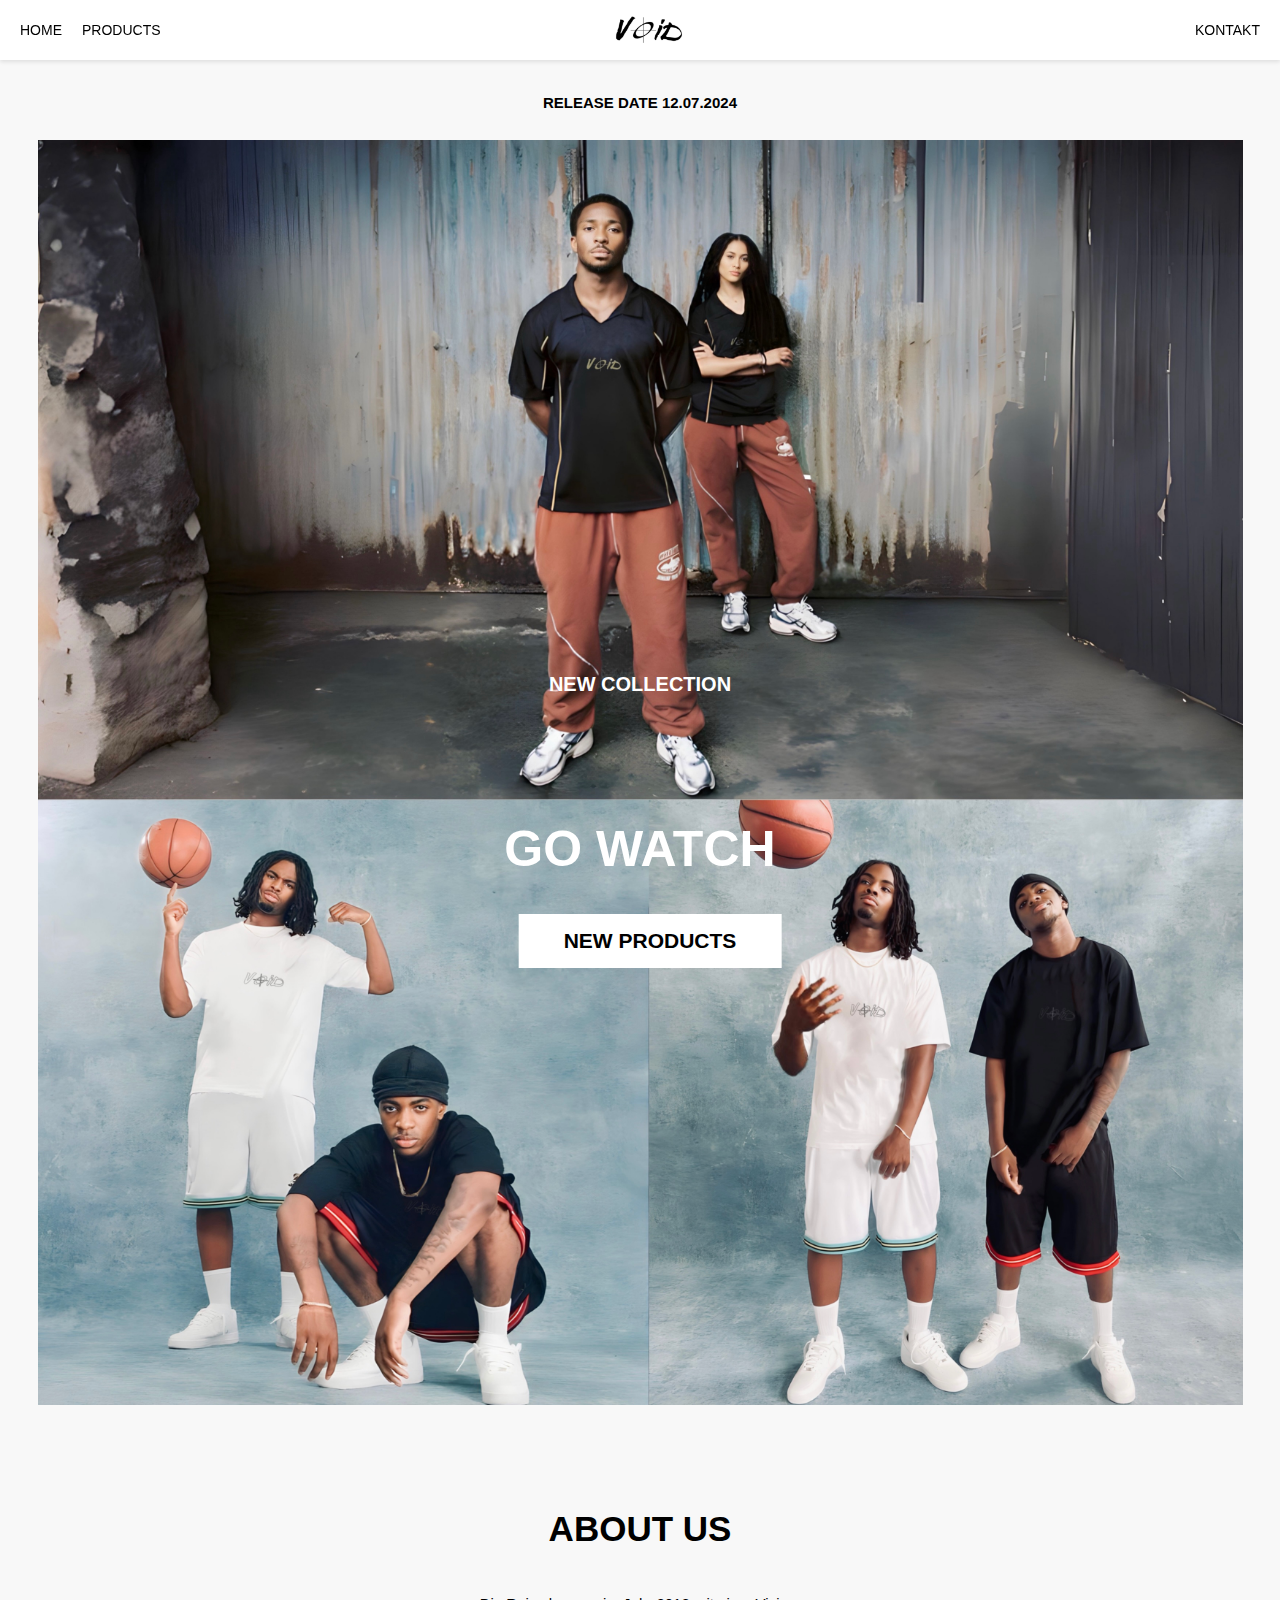
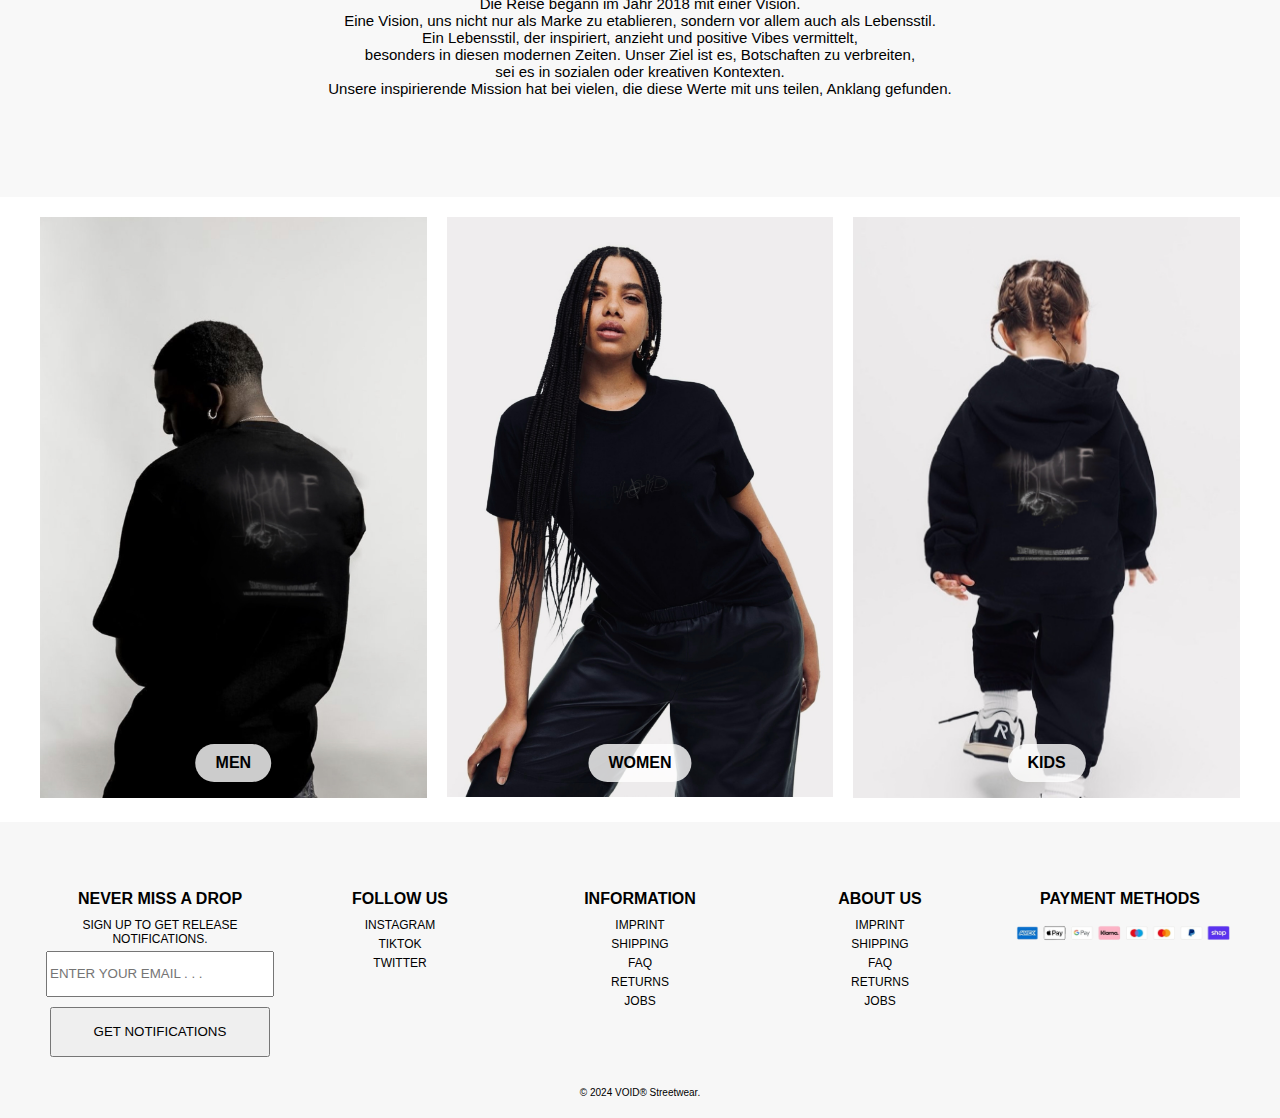
==== index.html @ b2a7954b "5" ====
<!DOCTYPE html>
<html lang="de">
<head>
    <meta charset="UTF-8">
    <meta name="viewport" content="width=device-width, initial-scale=1.0">
    <title>VOID</title>
    <link rel="icon" href="VOID122/html/bilder/VOIDLOGOBAR.jpg" type="image/x-icon">
    <link rel="stylesheet" href="https://cdnjs.cloudflare.com/ajax/libs/font-awesome/6.5.1/css/all.min.css" integrity="sha512-DTOQO9RWCH3ppGqcWaEA1BIZOC6xxalwEsw9c2QQeAIftl+Vegovlnee1c9QX4TctnWMn13TZye+giMm8e2LwA==" crossorigin="anonymous" referrerpolicy="no-referrer" />
    <link rel="stylesheet" href="VOID122/html/css/Homepage.css">
    <script>
        function setCategory(category) {
            localStorage.setItem('selectedCategory', category);
        }
    </script>
</head>
<body>
    <header>
        <section class="Navigation">
            <nav>
                <div class="nav-left">
                    <a href="VOID122/html/index.html">HOME</a>
                    <a href="VOID122/html/Produkt.html" onclick="setCategory('all');">PRODUCTS</a>
                </div>
                <div class="nav-center">
                    <img class="Logo" src="VOID122/html/bilder/VOIDLOGO.png" alt="VOID Logo">
                </div>
                <div class="nav-right">
                    <a href="VOID122/html/Kontakt.html">KONTAKT</a>
                </div>
            </nav>
        </section>
        <h1>RELEASE DATE 12.07.2024</h1>
    </header>
    
    <main>
        <section class="MiddleSec">
            <div class="image-container text2">
                <img class="HopePage1" src="VOID122/html/bilder/HompepagePhoto1.png" alt="Homepage Photo">
                <h2>NEW COLLECTION</h2>
                <h3>GO WATCH</h3>
                <button class="Menbutton" type="button" onclick="setCategory('men'); location.href='produkte.html'">NEW PRODUCTS</button>
            </div>
        </section>

        <section class="AboutUs">
            <h4>ABOUT US</h4>
            <p>Die Reise begann im Jahr 2018 mit einer Vision. <br>
            Eine Vision, uns nicht nur als Marke zu etablieren, sondern vor allem auch als Lebensstil. <br>
            Ein Lebensstil, der inspiriert, anzieht und positive Vibes vermittelt, <br> 
            besonders in diesen modernen Zeiten. Unser Ziel ist es, Botschaften zu verbreiten, <br> 
            sei es in sozialen oder kreativen Kontexten. <br>
            Unsere inspirierende Mission hat bei vielen, die diese Werte mit uns teilen, Anklang gefunden.</p>
        </section>

        <section class="EndSec">
            <div class="text3">
                <div class="grid-container">
                    <div class="image-container">
                        <img class="backgroundtshirtpictures" src="VOID122/html/bilder/Tshirtbackground.png" alt="Tshirt">
                        <button class="overlay-button Mannbutton" type="button" onclick="setCategory('men'); location.href='produkte.html'">MEN</button>
                    </div>
                    <div class="image-container">
                        <img class="backgroundtshirtpictures" src="VOID122/html/bilder/Women_Void.png" alt="Women Void">
                        <button class="overlay-button Fraubutton" type="button" onclick="setCategory('women'); location.href='produkte.html'">WOMEN</button>
                    </div>
                    <div class="image-container">
                        <img class="backgroundtshirtpictures" src="VOID122/html/bilder/Kid_Void.png" alt="Kid Void">
                        <button class="overlay-button Kinderbutton" type="button" onclick="setCategory('kids'); location.href='produkte.html'">KIDS</button>
                    </div>
                </div>
            </div>
        </section>
    </main>

    <footer>
        <div class="footer-container">
            <div class="footer-section notification">
                <h6>NEVER MISS A DROP</h6>
                <a>SIGN UP TO GET RELEASE NOTIFICATIONS.</a>
                <form method="POST" action="VOID122/html/php/process_newsletter.php">
                    <input class="Email" type="email" id="mail" name="mail" placeholder="ENTER YOUR EMAIL . . . " required>
                    <input class="Absenden" type="submit" value="GET NOTIFICATIONS">
                </form>
            </div>
            <div class="footer-section follow">
                <h6>FOLLOW US</h6>
                <a href="#">INSTAGRAM</a>
                <a href="#">TIKTOK</a>
                <a href="#">TWITTER</a>
            </div>
            <div class="footer-section information">
                <h6>INFORMATION</h6>
                <a href="#">IMPRINT</a>
                <a href="#">SHIPPING</a>
                <a href="#">FAQ</a>
                <a href="#">RETURNS</a>
                <a href="#">JOBS</a>
            </div>
            <div class="footer-section about-us">
                <h6>ABOUT US</h6>
                <a href="#">IMPRINT</a>
                <a href="#">SHIPPING</a>
                <a href="#">FAQ</a>
                <a href="#">RETURNS</a>
                <a href="#">JOBS</a>
            </div>
            <div class="footer-section payment">
                <h6>PAYMENT METHODS</h6>
                <img src="VOID122/html/bilder/Payments_photo.png" alt="Payment Methods">
            </div>
        </div>
        <p>&copy; 2024 VOID® Streetwear.</p>
    </footer>
</body>
</html>
---- VOID122/html/css/Homepage.css ----
body {
    background-color: rgb(248, 248, 248);
    font-family: Arial, sans-serif;
    margin: 0;
    padding: 0;
    box-sizing: border-box;
    display: flex;
    flex-direction: column;
    min-height: 100vh;
}

main {
    flex: 1;
}

.Navigation {
    background-color: #ffffff;
    position: fixed;
    width: 100%;
    top: 0;
    left: 0;
    z-index: 1000;
    box-shadow: 0 2px 4px rgba(0, 0, 0, 0.1);
}

nav {
    display: flex;
    justify-content: space-between;
    align-items: center;
    padding: 0 20px;
    height: 60px;
}

.nav-left, .nav-right {
    display: flex;
    align-items: center;
    gap: 20px;
}

.nav-center {
    display: flex;
    justify-content: center;
    flex: 1;
}

.nav-left a, .nav-right a {
    font-family: Roboto, sans-serif;
    text-decoration: none;
    color: #000000;
    font-size: 14px;
    position: relative;
}

.nav-left a:hover::after, .nav-right a:hover::after {
    width: 100%;
}

.nav-left a::after, .nav-right a::after {
    content: "";
    display: block;
    height: 2px;
    width: 0;
    background-color: #919191;
    position: absolute;
    bottom: -4px;
    left: 0;
    transition: width 0.3s ease;
}

.Logo {
    height: 45px;
    width: auto;
    margin-left: -60px; 
}

header {
    display: flex;
    justify-content: center;
    align-items: center;
    height: 40px; 
    margin-top: 50px; 
    padding: 0; 
}

h1 {
    font-family: Arial;
    font-size: 15px;
    margin: 0; 
    text-align: center;
    margin-top: 65px;
}

.MiddleSec {
    text-align: center;
    margin-top: 50px;
}

.image-container {
    position: relative;
    text-align: center;
}

.HopePage1 {
    width: 100%;
    max-width: 1205px;
    margin-bottom: 50px;
}

.Menbutton {
    background-color: #ffffff;
    font-family: Roboto, sans-serif;
    border: none;
    padding: 15px 45px;
    font-size: 21px;
    font-weight: bold;
    transition: 0.3s;
    margin: 10px;
    z-index: 1;
    position: absolute;
    top: 60%;
    left: 50%;
    transform: translate(-50%, -50%);
}

.text2 h2 {
    color: #ffffff;
    font-family: Roboto, sans-serif;
    font-size: 20px;
    position: absolute;
    top: 40%;
    left: 50%;
    transform: translate(-50%, -50%);
}

.text2 h3 {
    color: #ffffff;
    font-family: Roboto, sans-serif;
    font-size: 50px;
    position: absolute;
    top: 50%;
    left: 50%;
    transform: translate(-50%, -50%);
}

h4 {
    text-align: center;
    font-family: Roboto, sans-serif;
    font-size: 35px;
    margin-top: 50px;
}

p {
    text-align: center;
    font-family: Roboto, sans-serif;
    font-size: 15px;
    margin: 0 20px;
}

.EndSec {
    margin-top: 100px;
    background-color: rgb(255, 255, 255);
    text-align: center;
    padding: 20px;
}

.text3 {
    display: flex;
    flex-direction: column;
    align-items: center;
}

.grid-container {
    display: grid;
    grid-template-columns: repeat(auto-fit, minmax(320px, 1fr));
    gap: 20px;
    width: 100%;
    max-width: 1200px;
}

.backgroundtshirtpictures {
    width: 100%;
    height: auto;
}

.overlay-button {
    position: absolute;
    bottom: 20px;
    left: 50%;
    transform: translateX(-50%);
    background-color: rgba(255, 255, 255, 0.8);
    border: none;
    padding: 10px 20px;
    font-size: 16px;
    font-weight: bold;
    border-radius: 20px;
    cursor: pointer;
}

.overlay-button:hover {
    background-color: rgba(255, 255, 255, 1);
}

footer {
    background-color: rgb(247, 247, 247);
    padding: 20px;
    text-align: center;
    margin-top: auto;
    width: 100%;
    box-sizing: border-box;
}

.footer-container {
    display: flex;
    flex-wrap: wrap;
    justify-content: space-around;
    margin-bottom: 20px;
    max-width: 1200px;
    margin-left: auto;
    margin-right: auto;
}

.footer-section {
    flex: 1;
    margin: 10px;
    min-width: 200px;
}

.footer-section h6 {
    font-family: Roboto, sans-serif;
    font-size: 16px;
    margin-bottom: 10px;
}

.footer-section a {
    display: block;
    font-family: Roboto, sans-serif;
    font-size: 12px;
    margin: 5px 0;
    text-decoration: none;
    color: #000;
}

.notification form {
    display: flex;
    flex-direction: column;
    align-items: center;
}

.Email {
    height: 40px;
    width: 100%;
    max-width: 240px;
    margin-bottom: 10px;
}

.Absenden {
    height: 50px;
    width: 100%;
    max-width: 248px;
}

.payment img {
    height: auto;
    width: 100%;
    max-width: 300px;
}

footer p {
    font-family: Roboto, sans-serif;
    font-size: 10px;
    color: #000;
}

@media (max-width: 768px) {
    nav {
        flex-wrap: wrap;
        justify-content: space-between;
    }

    .nav-left, .nav-right {
        flex: 1;
        justify-content: center;
    }

    .nav-center {
        order: -1;
    }

    .footer-container {
        flex-direction: column;
        align-items: center;
    }

    .footer-section {
        margin: 20px 0;
    }

    .Email, .Absenden {
        width: 80%;
    }

    .payment img {
        width: 80%;
    }

    .product-details {
        flex-direction: column;
        align-items: center;
    }

    .product-info {
        margin-left: 0;
        margin-top: 20px;
        text-align: center;
    }
}

@media (max-width: 480px) {
    .nav-left, .nav-right {
        gap: 10px;
    }

    .nav-left a, .nav-right a {
        font-size: 12px;
    }

    .nav-center img {
        height: 35px;
    }

    .footer-container {
        flex-direction: column;
        align-items: center;
    }

    .footer-section {
        margin: 20px 0;
    }

    .Email, .Absenden {
        width: 80%;
    }

    .payment img {
        width: 80%;
    }
}
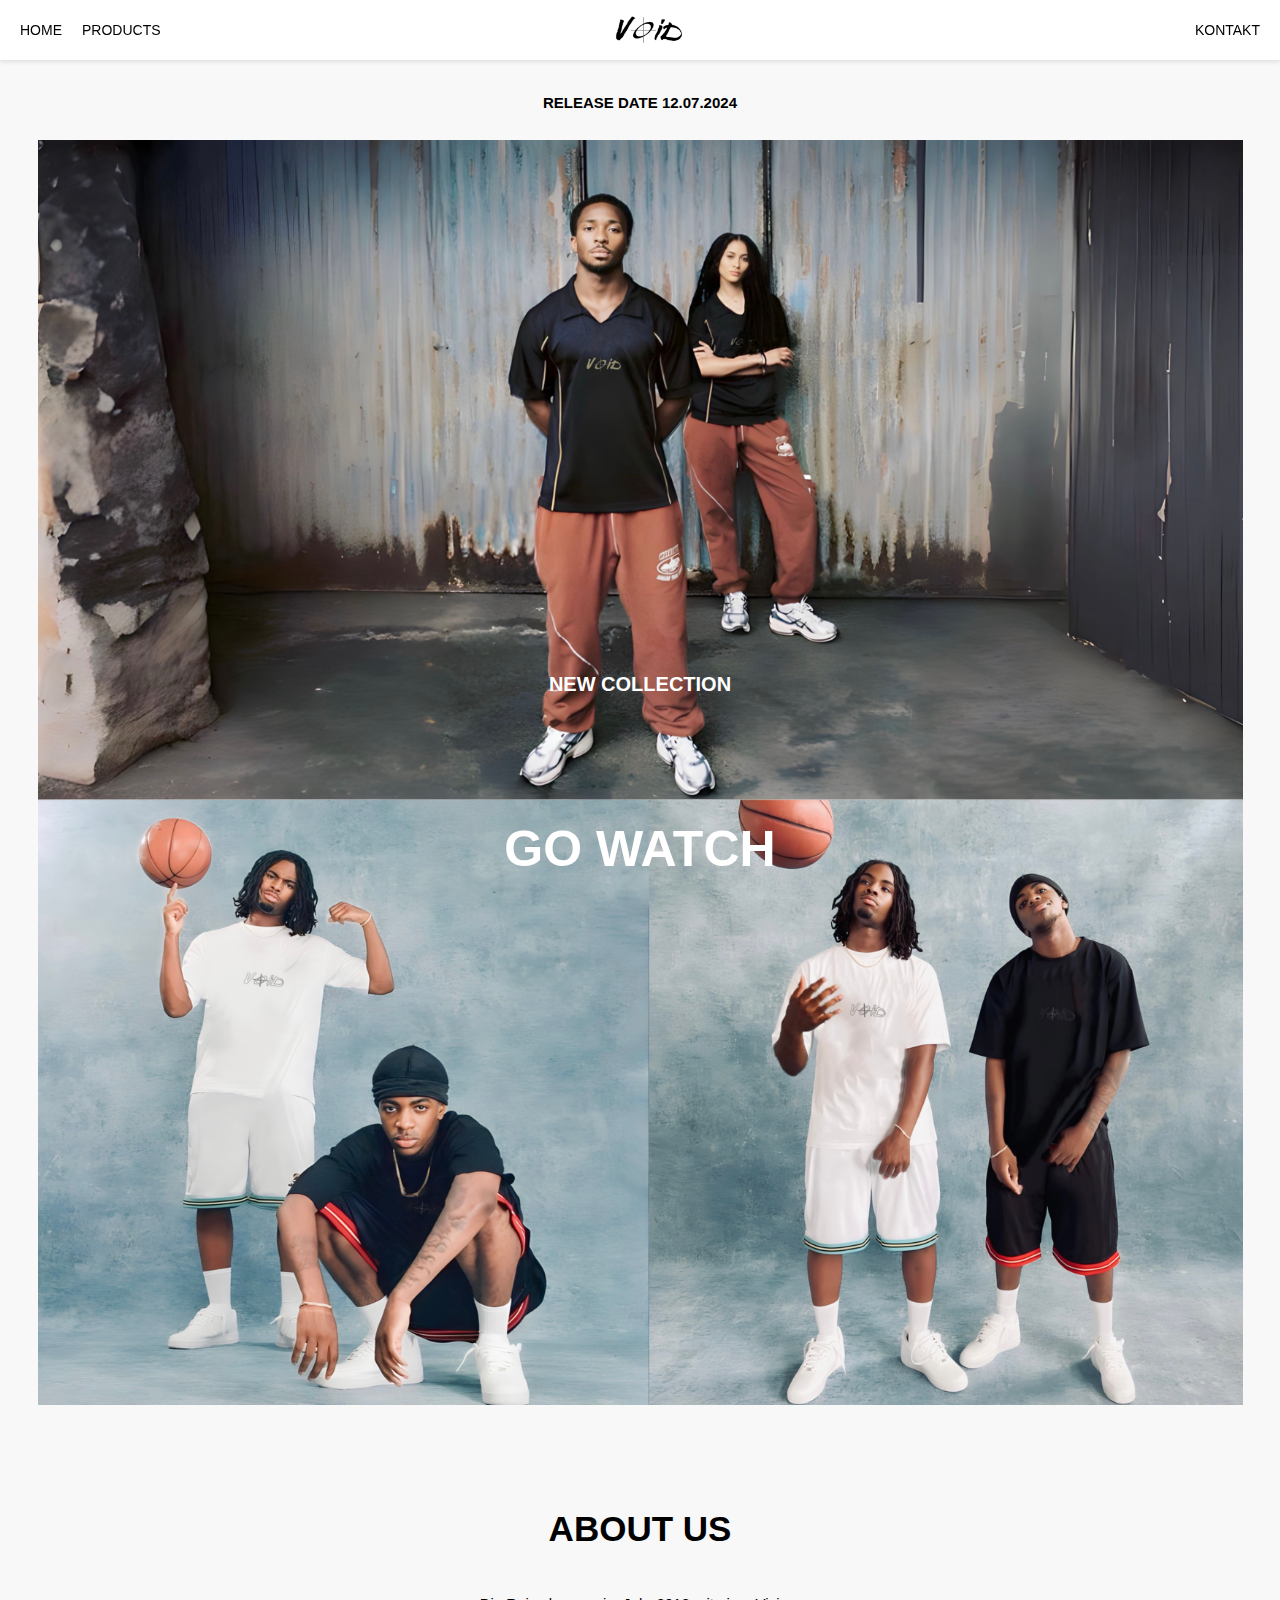
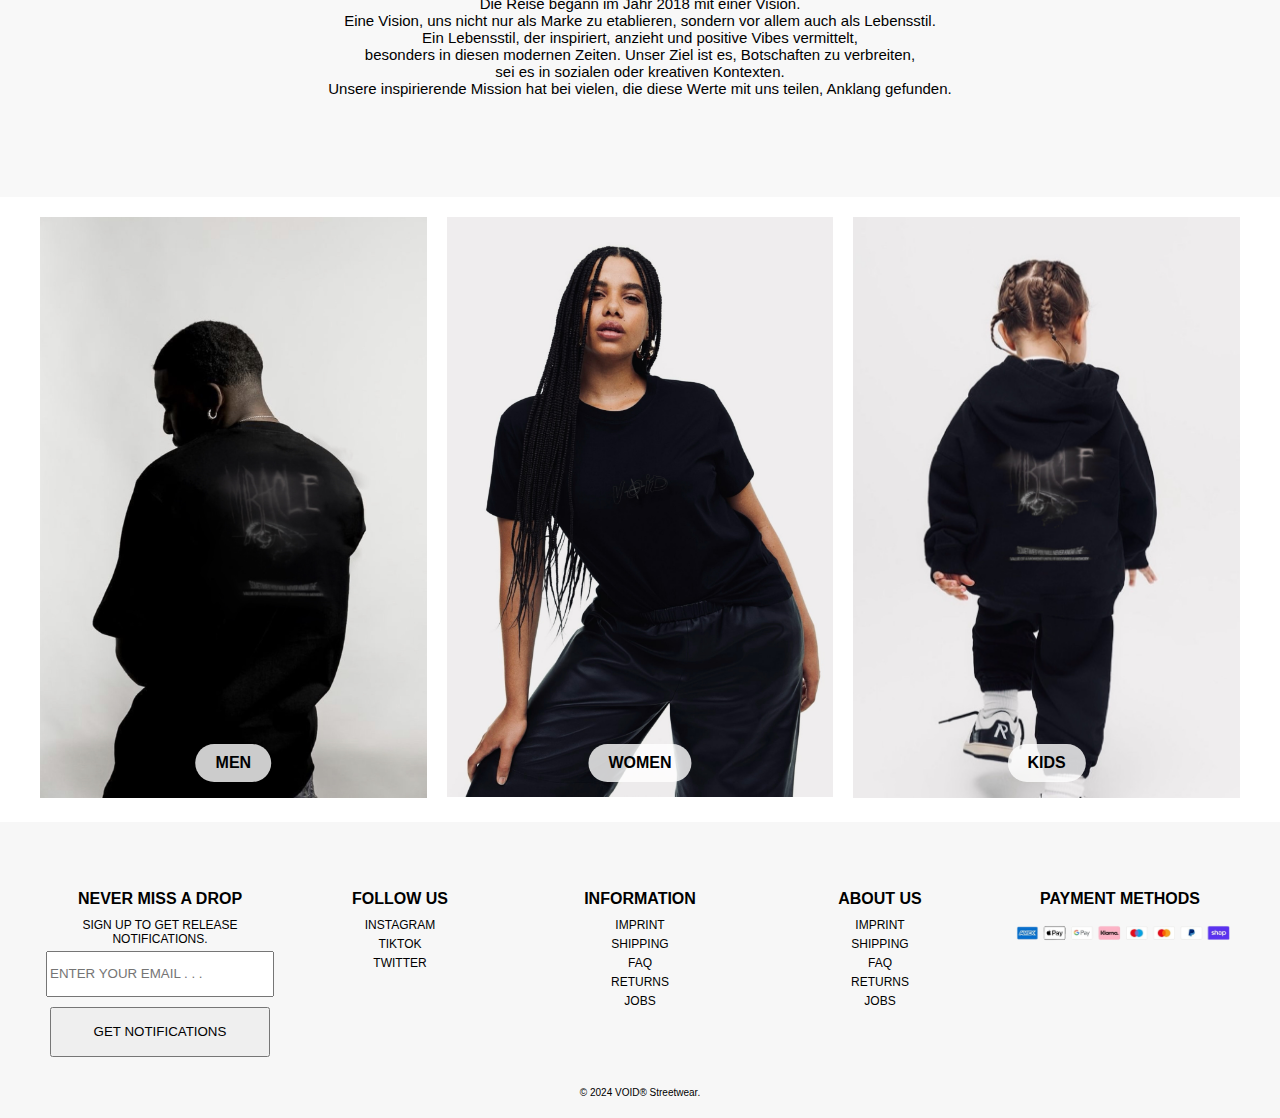
==== commit be9781ad: "5" ====
--- a/index.html
+++ b/index.html
@@ -38,7 +38,7 @@
                 <img class="HopePage1" src="VOID122/html/bilder/HompepagePhoto1.png" alt="Homepage Photo">
                 <h2>NEW COLLECTION</h2>
                 <h3>GO WATCH</h3>
-                <button class="Menbutton" type="button" onclick="setCategory('men'); location.href='produkte.html'">NEW PRODUCTS</button>
+
             </div>
         </section>
 
@@ -57,15 +57,15 @@
                 <div class="grid-container">
                     <div class="image-container">
                         <img class="backgroundtshirtpictures" src="VOID122/html/bilder/Tshirtbackground.png" alt="Tshirt">
-                        <button class="overlay-button Mannbutton" type="button" onclick="setCategory('men'); location.href='produkte.html'">MEN</button>
+                        <button class="overlay-button Mannbutton" type="button" onclick="setCategory('men'); location.href='VOID122/html/Produkt.html'">MEN</button>
                     </div>
                     <div class="image-container">
                         <img class="backgroundtshirtpictures" src="VOID122/html/bilder/Women_Void.png" alt="Women Void">
-                        <button class="overlay-button Fraubutton" type="button" onclick="setCategory('women'); location.href='produkte.html'">WOMEN</button>
+                        <button class="overlay-button Fraubutton" type="button" onclick="setCategory('women'); location.href='VOID122/html/Produkt.html'">WOMEN</button>
                     </div>
                     <div class="image-container">
                         <img class="backgroundtshirtpictures" src="VOID122/html/bilder/Kid_Void.png" alt="Kid Void">
-                        <button class="overlay-button Kinderbutton" type="button" onclick="setCategory('kids'); location.href='produkte.html'">KIDS</button>
+                        <button class="overlay-button Kinderbutton" type="button" onclick="setCategory('kids'); location.href='VOID122/html/Produkt.html'">KIDS</button>
                     </div>
                 </div>
             </div>
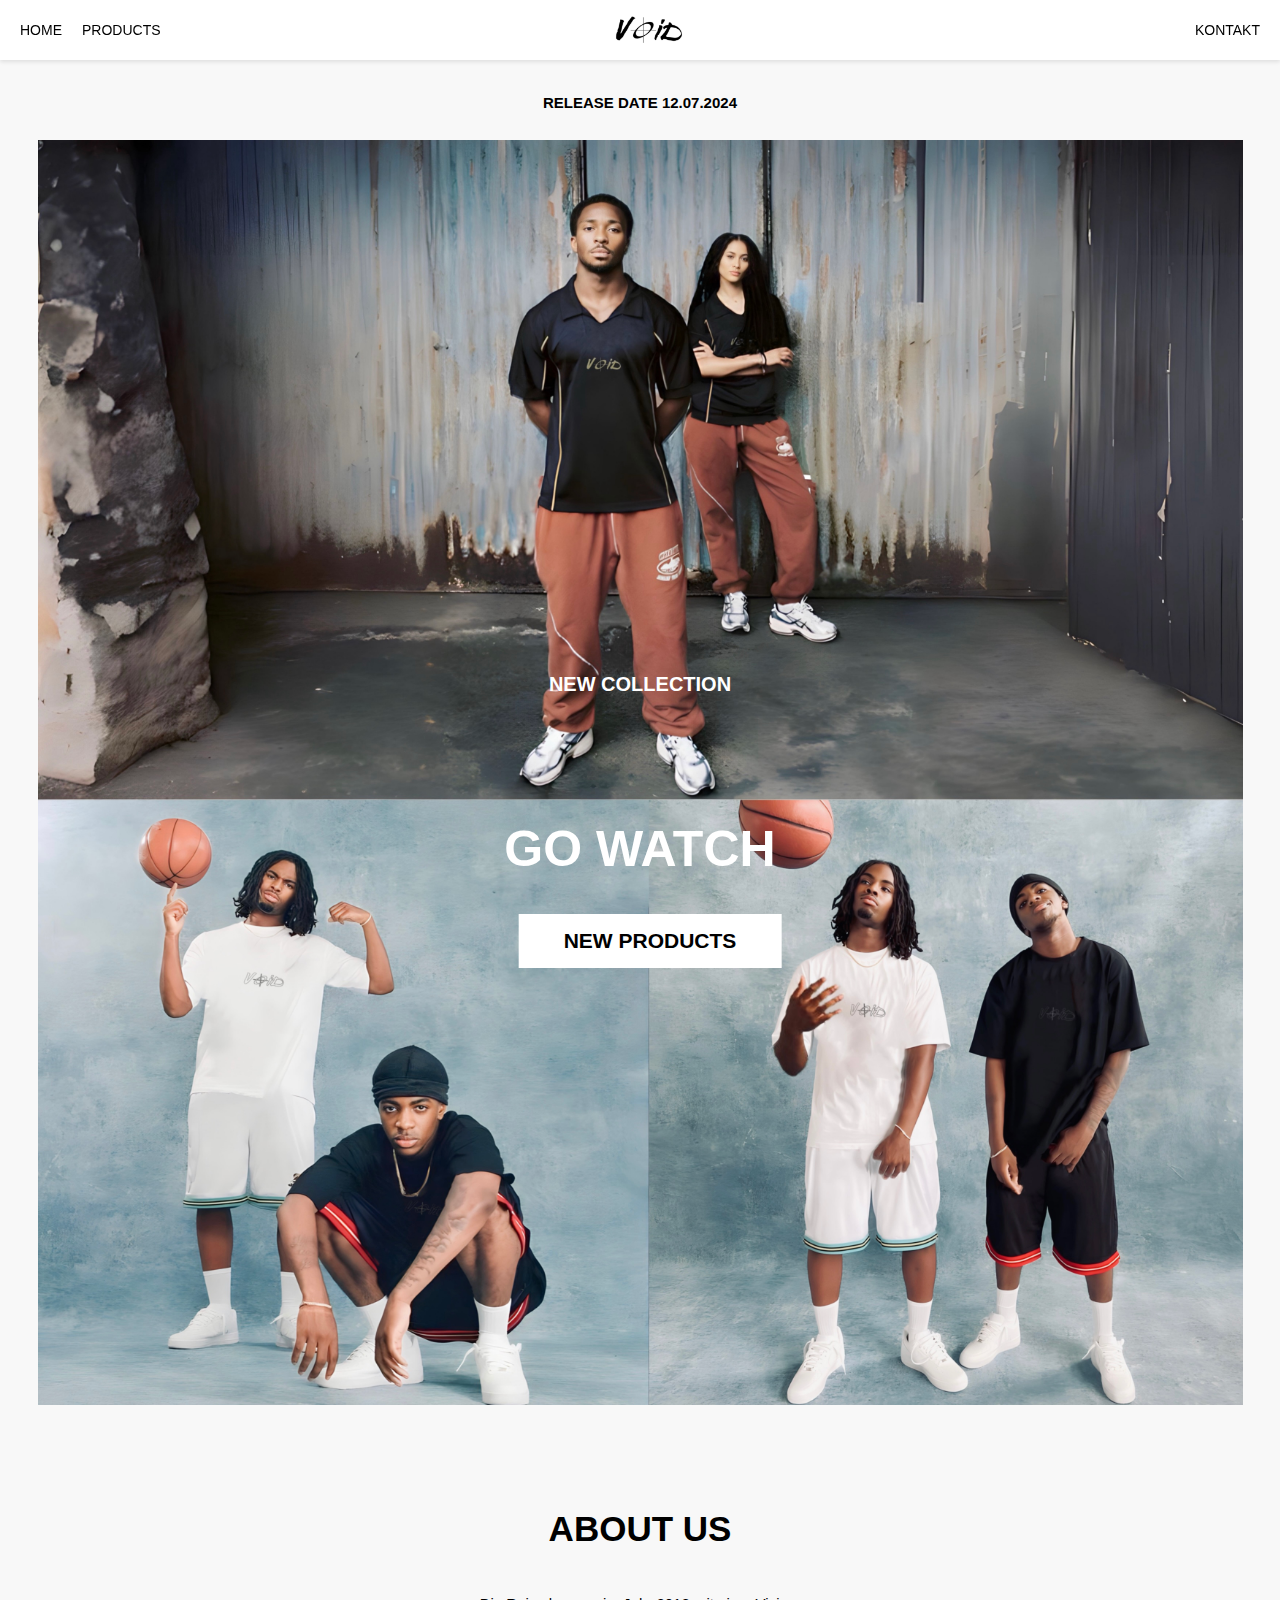
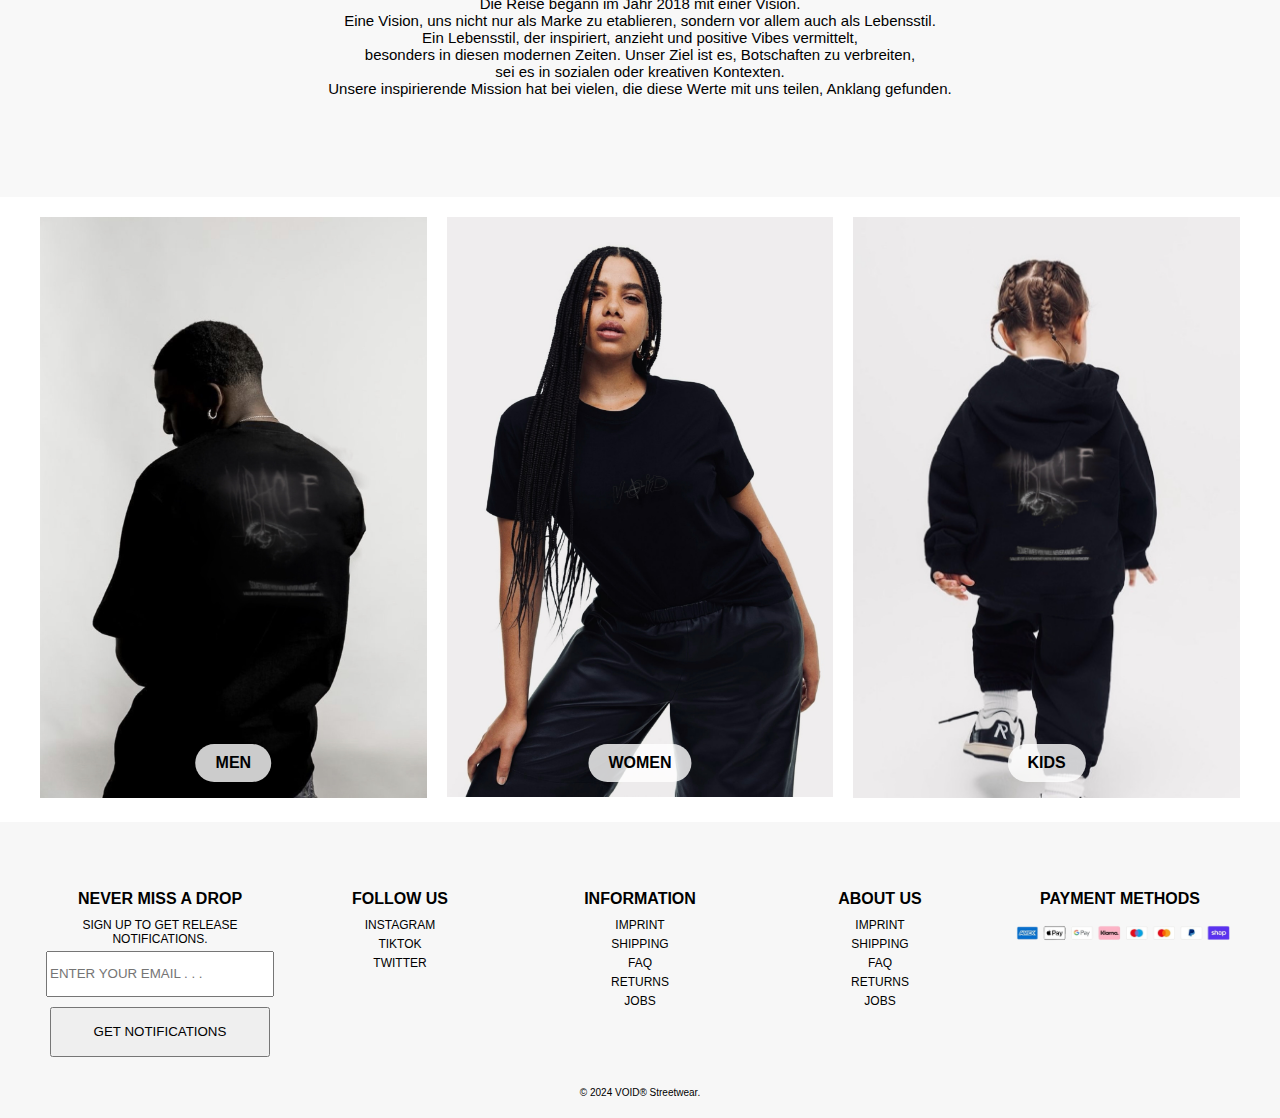
==== commit 4b530b5a: "5" ====
--- a/index.html
+++ b/index.html
@@ -38,7 +38,7 @@
                 <img class="HopePage1" src="VOID122/html/bilder/HompepagePhoto1.png" alt="Homepage Photo">
                 <h2>NEW COLLECTION</h2>
                 <h3>GO WATCH</h3>
-
+                <button class="Menbutton" type="button" onclick="setCategory('men'); location.href='VOID122/html/Produkt.html'">NEW PRODUCTS</button>
             </div>
         </section>
 
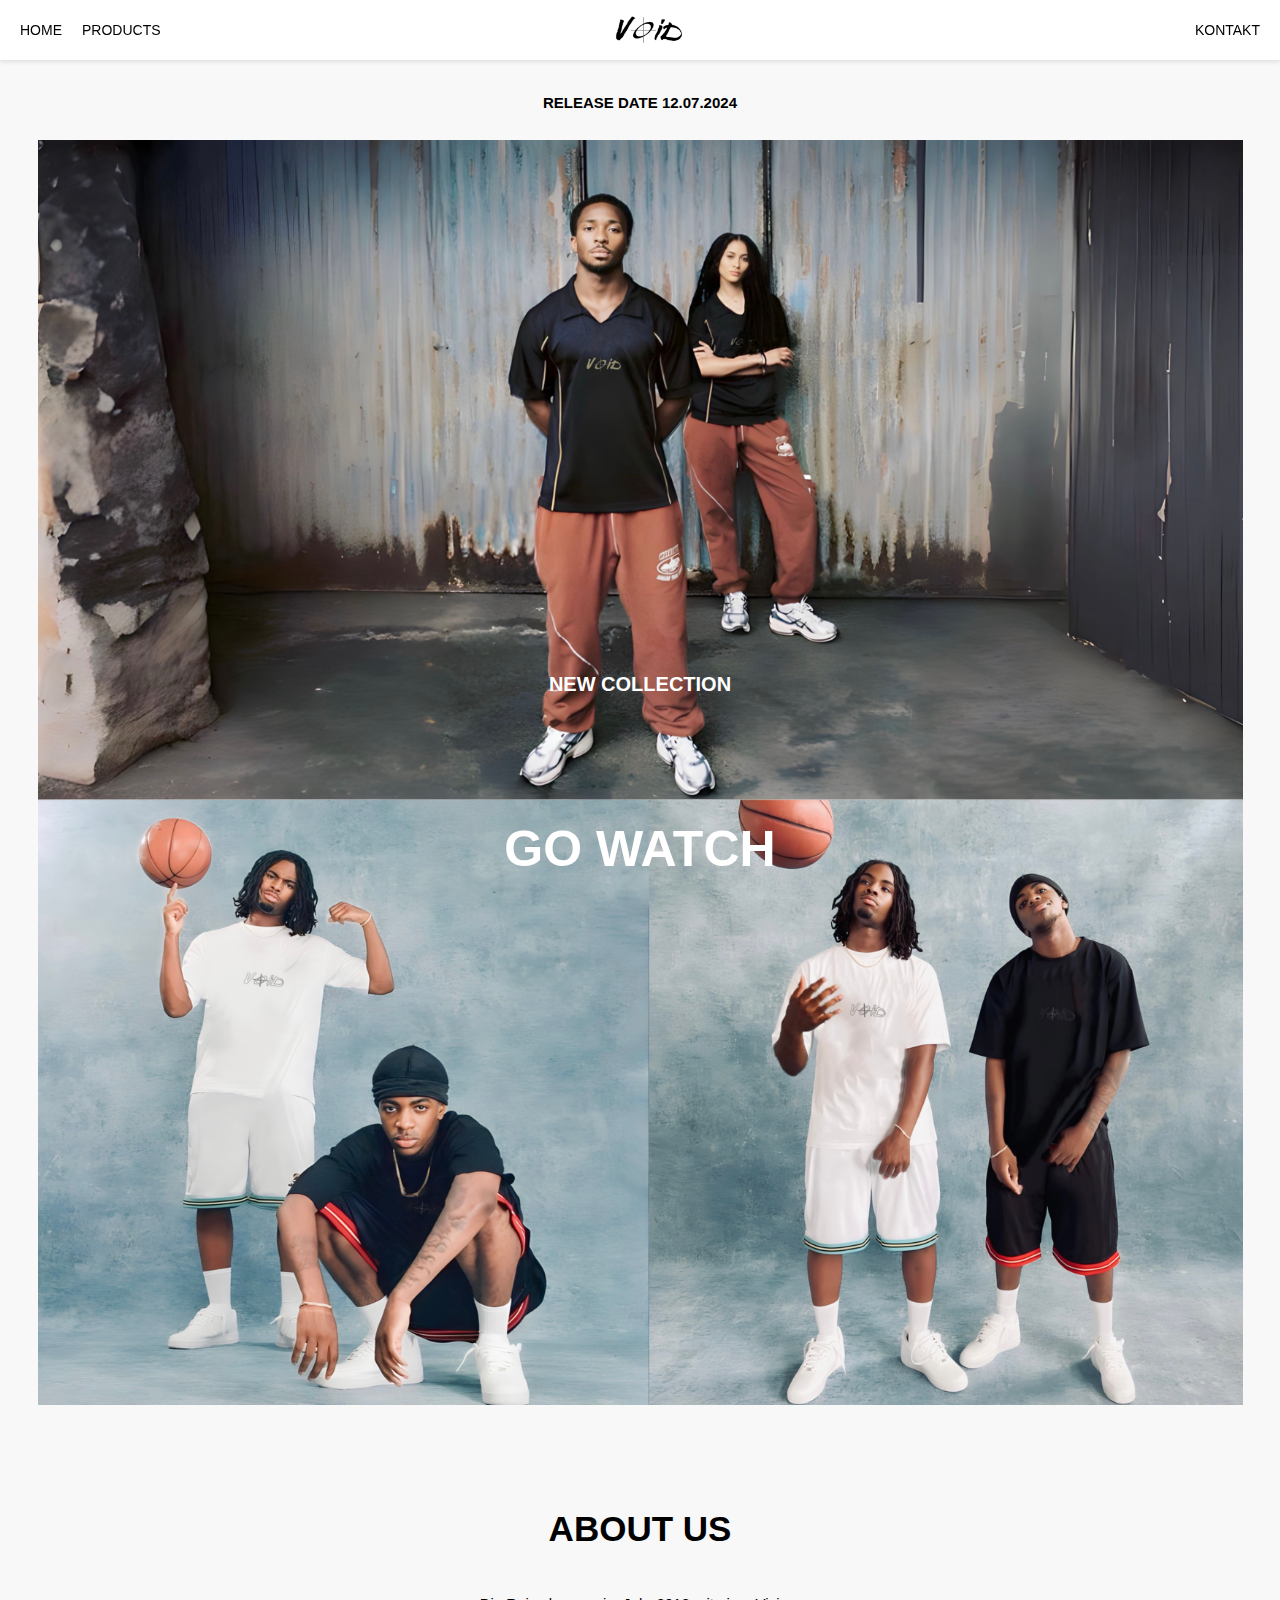
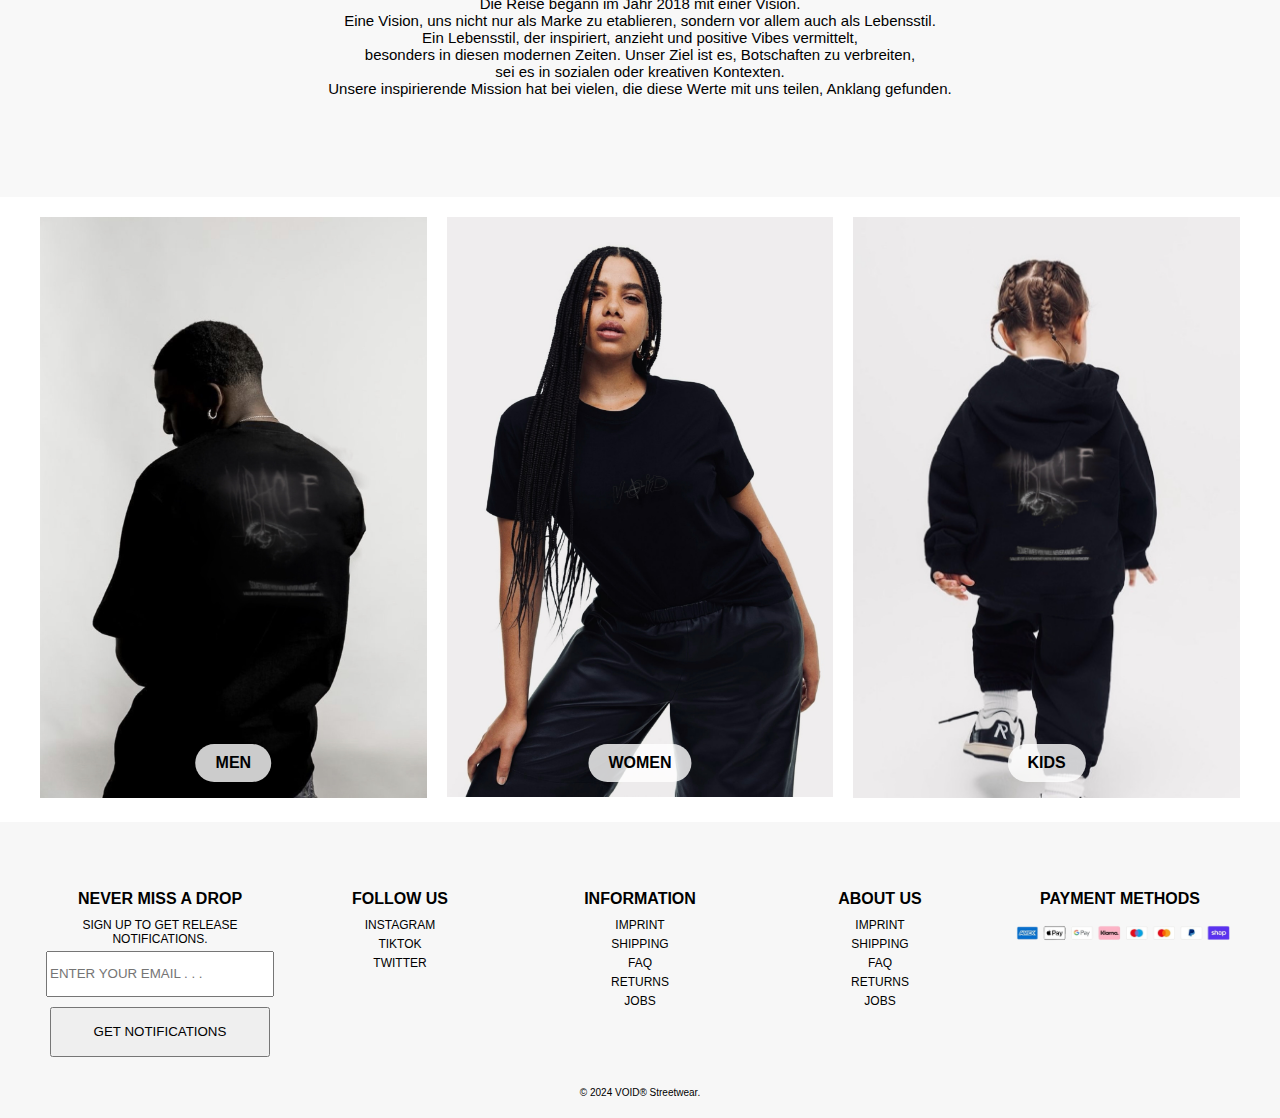
==== commit 10329a62: "3" ====
--- a/index.html
+++ b/index.html
@@ -38,7 +38,6 @@
                 <img class="HopePage1" src="VOID122/html/bilder/HompepagePhoto1.png" alt="Homepage Photo">
                 <h2>NEW COLLECTION</h2>
                 <h3>GO WATCH</h3>
-                <button class="Menbutton" type="button" onclick="setCategory('men'); location.href='VOID122/html/Produkt.html'">NEW PRODUCTS</button>
             </div>
         </section>
 
--- a/VOID122/html/css/Homepage.css
+++ b/VOID122/html/css/Homepage.css
@@ -106,21 +106,6 @@
     margin-bottom: 50px;
 }
 
-.Menbutton {
-    background-color: #ffffff;
-    font-family: Roboto, sans-serif;
-    border: none;
-    padding: 15px 45px;
-    font-size: 21px;
-    font-weight: bold;
-    transition: 0.3s;
-    margin: 10px;
-    z-index: 1;
-    position: absolute;
-    top: 60%;
-    left: 50%;
-    transform: translate(-50%, -50%);
-}
 
 .text2 h2 {
     color: #ffffff;
